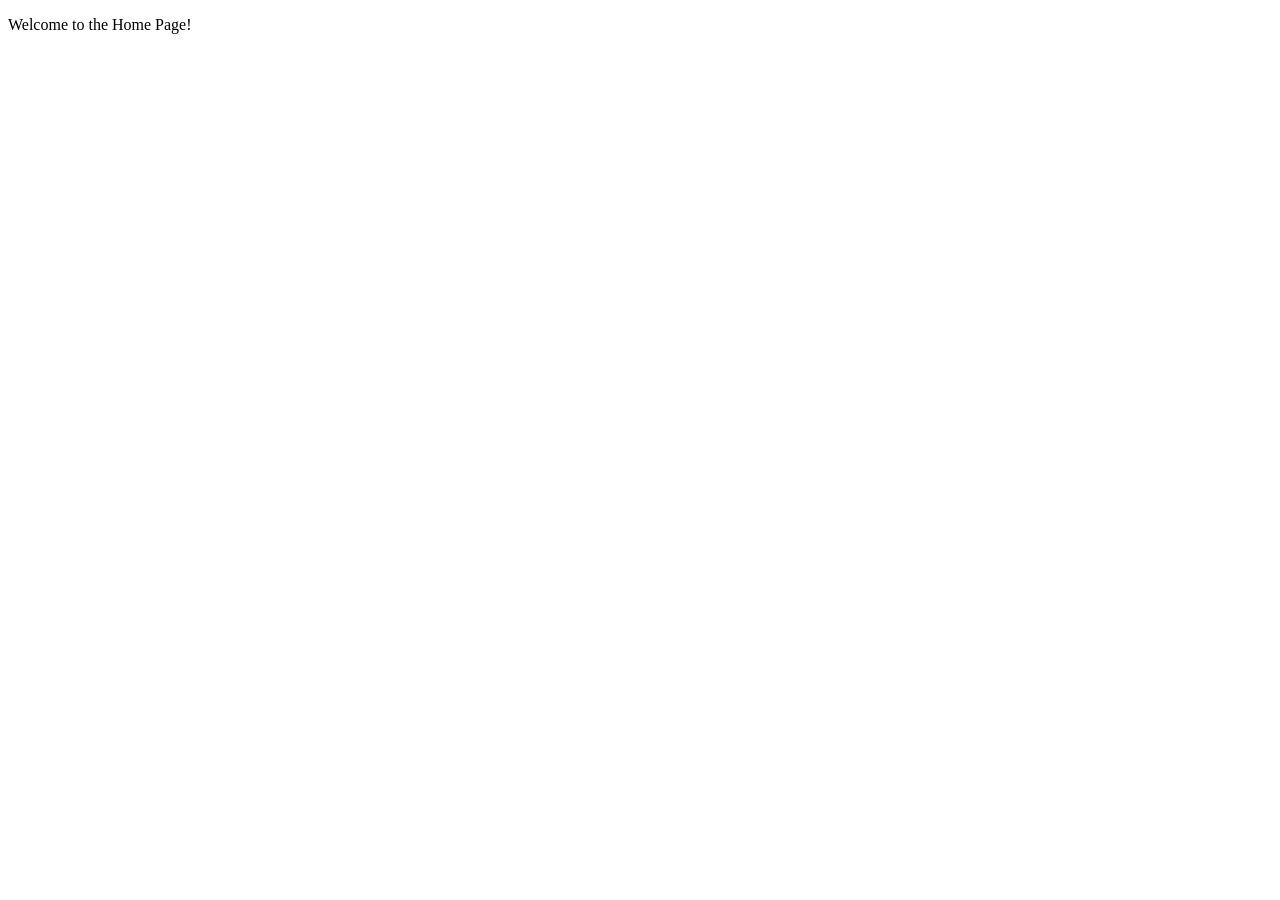
==== index.html @ 5d70ef25 "Últimos cambios primera entrega" ====
<!DOCTYPE html>
<html lang="en">
<head>
    <meta charset="UTF-8">
    <meta name="viewport" content="width=device-width, initial-scale=1.0">
    <title>Home</title>
</head>
<body>
    <p>Welcome to the Home Page!</p>
</body>
</html>
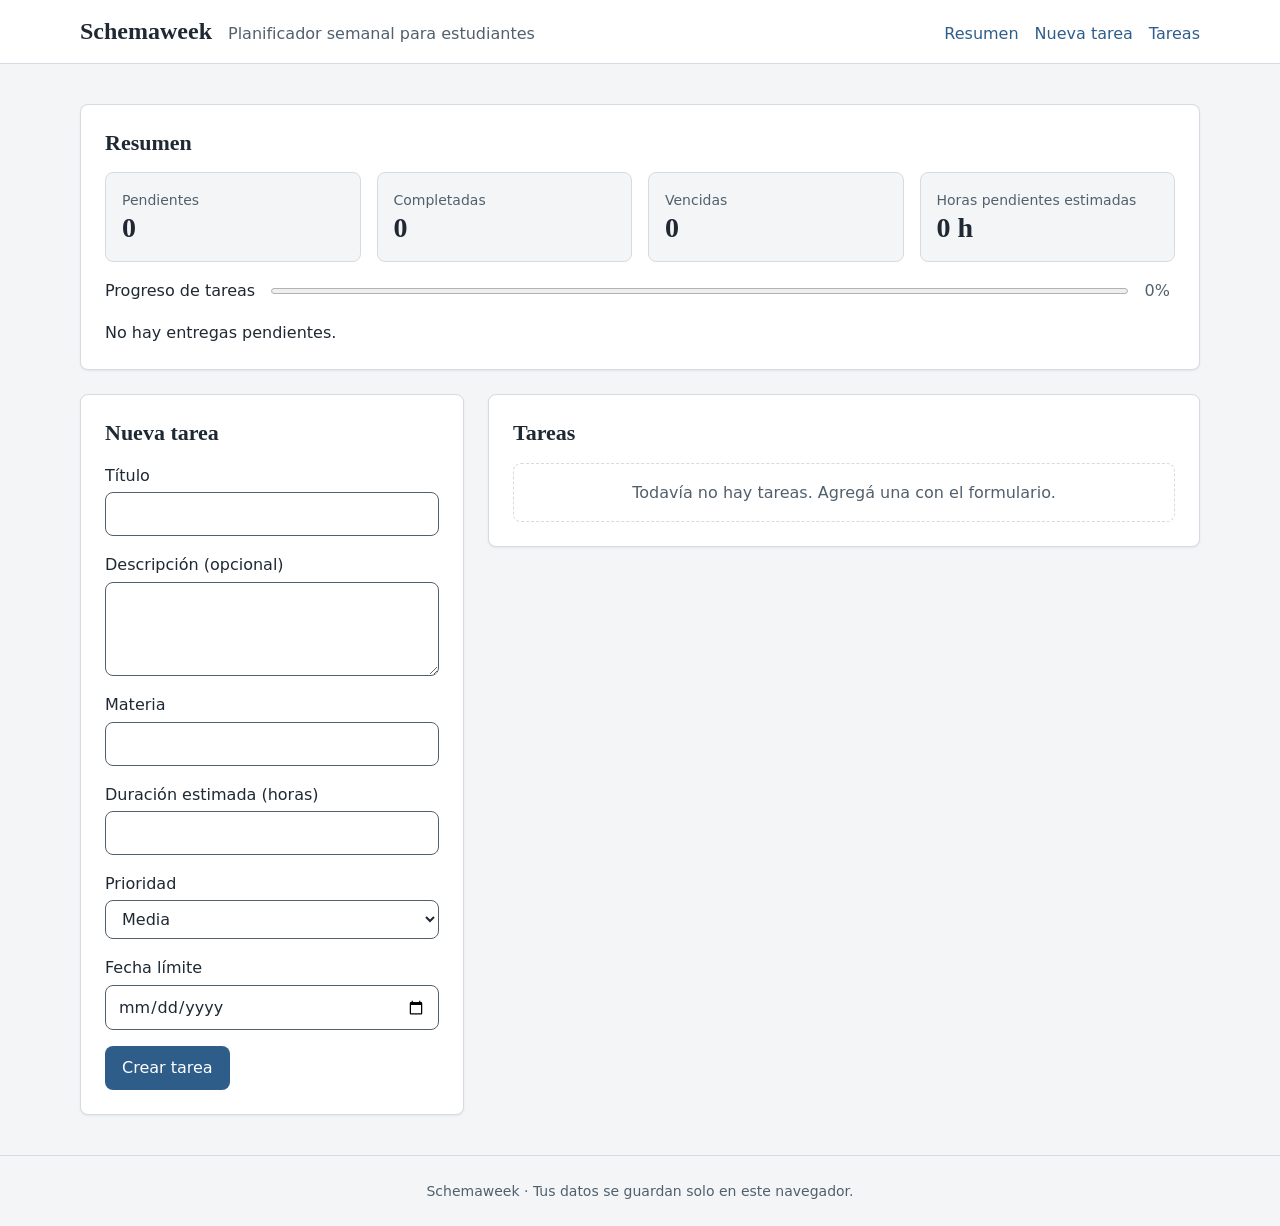
==== commit d91c51b1: "Migración de archivos al nuevo repositorio" ====
--- a/index.html
+++ b/index.html
@@ -1,11 +1,140 @@
 <!DOCTYPE html>
-<html lang="en">
+<html lang="es">
 <head>
-    <meta charset="UTF-8">
-    <meta name="viewport" content="width=device-width, initial-scale=1.0">
-    <title>Home</title>
+  <meta charset="UTF-8">
+  <meta name="viewport" content="width=device-width, initial-scale=1.0">
+  <title>Schemaweek · Planificador semanal para estudiantes</title>
+  <meta name="description" content="Planificador semanal para estudiantes: organizá materias, tareas y fechas de entrega en un solo lugar.">
+  <link rel="icon" href="favicon.svg" type="image/svg+xml">
+  <link rel="stylesheet" href="docs/css/base.css">
+  <link rel="stylesheet" href="docs/css/layout.css">
+  <link rel="stylesheet" href="docs/css/components.css">
+  <script src="docs/js/script.js" defer></script>
 </head>
 <body>
-    <p>Welcome to the Home Page!</p>
+  <a class="skip-link" href="#content">Ir al contenido</a>
+
+  <header class="site-header">
+    <div class="container site-header__inner">
+      <h1 class="brand">Schemaweek</h1>
+      <p class="brand__tagline">Planificador semanal para estudiantes</p>
+      <nav class="site-nav" aria-label="Secciones de la página">
+        <ul class="site-nav__list">
+          <li><a class="site-nav__link" href="#summary">Resumen</a></li>
+          <li><a class="site-nav__link" href="#new-task">Nueva tarea</a></li>
+          <li><a class="site-nav__link" href="#tasks">Tareas</a></li>
+        </ul>
+      </nav>
+    </div>
+  </header>
+
+  <main id="content" class="container page">
+    <p class="notice notice--warning page__full" id="storage-warning" role="alert" hidden>No se pudo guardar en este navegador. Los cambios se perderán al cerrar o recargar la página.</p>
+
+    <section id="summary" class="panel page__full" aria-labelledby="summary-title">
+      <h2 class="panel__title" id="summary-title">Resumen</h2>
+      <dl class="stats">
+        <div class="stat">
+          <dt class="stat__label">Pendientes</dt>
+          <dd class="stat__value" id="stat-pending">0</dd>
+        </div>
+        <div class="stat">
+          <dt class="stat__label">Completadas</dt>
+          <dd class="stat__value" id="stat-completed">0</dd>
+        </div>
+        <div class="stat">
+          <dt class="stat__label">Vencidas</dt>
+          <dd class="stat__value" id="stat-overdue">0</dd>
+        </div>
+        <div class="stat">
+          <dt class="stat__label">Horas pendientes estimadas</dt>
+          <dd class="stat__value" id="stat-hours">0 h</dd>
+        </div>
+      </dl>
+      <div class="progress">
+        <label class="progress__label" for="progress">Progreso de tareas</label>
+        <progress class="progress__bar" id="progress" max="100" value="0"></progress>
+        <span class="progress__text" id="progress-text">0%</span>
+      </div>
+      <p class="next-due" id="next-due">No hay entregas pendientes.</p>
+    </section>
+
+    <section id="new-task" class="panel" aria-labelledby="new-task-title">
+      <h2 class="panel__title" id="new-task-title">Nueva tarea</h2>
+      <form class="form" id="task-form">
+        <div class="form__field form__field--full">
+          <label class="form__label" for="title">Título</label>
+          <input class="form__control" type="text" id="title" name="title" maxlength="100" required>
+        </div>
+        <div class="form__field form__field--full">
+          <label class="form__label" for="description">Descripción (opcional)</label>
+          <textarea class="form__control" id="description" name="description" rows="3" maxlength="300"></textarea>
+        </div>
+        <div class="form__field">
+          <label class="form__label" for="subject">Materia</label>
+          <input class="form__control" type="text" id="subject" name="subject" maxlength="60" list="subject-options" autocomplete="off" required>
+          <datalist id="subject-options"></datalist>
+        </div>
+        <div class="form__field">
+          <label class="form__label" for="duration">Duración estimada (horas)</label>
+          <input class="form__control" type="number" id="duration" name="duration" min="0.5" max="40" step="0.5" required>
+        </div>
+        <div class="form__field">
+          <label class="form__label" for="priority">Prioridad</label>
+          <select class="form__control" id="priority" name="priority" required>
+            <option value="high">Alta</option>
+            <option value="medium" selected>Media</option>
+            <option value="low">Baja</option>
+          </select>
+        </div>
+        <div class="form__field">
+          <label class="form__label" for="due-date">Fecha límite</label>
+          <input class="form__control" type="date" id="due-date" name="dueDate" required>
+        </div>
+        <div class="form__actions">
+          <button class="btn btn--primary" type="submit">Crear tarea</button>
+          <p class="form__status" id="form-status" role="status"></p>
+        </div>
+      </form>
+    </section>
+
+    <section id="tasks" class="panel" aria-labelledby="tasks-title">
+      <h2 class="panel__title" id="tasks-title" tabindex="-1">Tareas</h2>
+      <div class="notice notice--spaced" id="undo-notice" role="status" hidden>
+        <p id="undo-message"></p>
+        <button class="btn btn--secondary" id="undo-button" type="button">Deshacer</button>
+      </div>
+      <p class="empty-state" id="empty-state">Todavía no hay tareas. Agregá una con el formulario.</p>
+      <ul class="task-list" id="task-list"></ul>
+    </section>
+  </main>
+
+  <footer class="site-footer">
+    <p>Schemaweek · Tus datos se guardan solo en este navegador.</p>
+  </footer>
+
+  <p class="visually-hidden" id="announcer" role="status"></p>
+
+  <template id="task-template">
+    <li class="task">
+      <label class="task__toggle">
+        <input class="task__check" type="checkbox">
+        <span class="visually-hidden task__toggle-text"></span>
+      </label>
+      <div class="task__body">
+        <h3 class="task__title"></h3>
+        <ul class="task__meta">
+          <li class="task__subject"></li>
+          <li class="task__duration"></li>
+          <li class="badge task__priority"></li>
+          <li class="badge badge--overdue task__overdue" hidden>Vencida</li>
+          <li class="badge badge--today task__today" hidden>Vence hoy</li>
+          <li><time class="task__due"></time></li>
+        </ul>
+        <p class="task__description"></p>
+      </div>
+      <button class="btn btn--danger task__delete" type="button">Eliminar</button>
+    </li>
+  </template>
 </body>
-</html>+</html>
--- a/docs/css/base.css
+++ b/docs/css/base.css
@@ -0,0 +1,140 @@
+:root {
+  --color-bg: #f4f5f7;
+  --color-surface: #ffffff;
+  --color-text: #1f2933;
+  --color-text-muted: #52606d;
+  --color-border: #d5dbe3;
+  --color-accent: #2f5d8a;
+  --color-accent-hover: #254b70;
+  --color-accent-soft: #e3ebf4;
+  --color-danger: #8a2f2f;
+  --color-priority-high-bg: #f7e6e6;
+  --color-priority-high-text: #7a2626;
+  --color-priority-medium-bg: #f6efd9;
+  --color-priority-medium-text: #6b4f0f;
+  --color-priority-low-bg: #e4f1e8;
+  --color-priority-low-text: #25613f;
+  --font-body: system-ui, -apple-system, 'Segoe UI', Roboto, sans-serif;
+  --font-heading: Georgia, 'Times New Roman', serif;
+  --font-size-xs: 0.8125rem;
+  --font-size-sm: 0.875rem;
+  --font-size-base: 1rem;
+  --font-size-md: 1.0625rem;
+  --font-size-lg: 1.125rem;
+  --font-size-xl: 1.375rem;
+  --font-size-2xl: 1.5rem;
+  --font-size-3xl: 1.75rem;
+  --space-1: 0.25rem;
+  --space-2: 0.5rem;
+  --space-3: 1rem;
+  --space-4: 1.5rem;
+  --space-5: 2.5rem;
+  --radius: 0.5rem;
+  --shadow: 0 1px 2px rgba(31, 41, 51, 0.08);
+  --container-width: 72rem;
+  --aside-width: 24rem;
+  --size-control: 1.5rem;
+  --control-padding-inline: 0.75rem;
+  --progress-height: 0.75rem;
+  --progress-min-width: 10rem;
+  --skip-link-offset: -4rem;
+  --transition: 0.15s ease;
+}
+
+*,
+*::before,
+*::after {
+  box-sizing: border-box;
+}
+
+/* Mayor especificidad que cualquier clase de componente, sin depender del orden de carga. */
+:root [hidden] {
+  display: none;
+}
+
+body {
+  margin: 0;
+  font-family: var(--font-body);
+  font-size: var(--font-size-base);
+  line-height: 1.6;
+  color: var(--color-text);
+  background: var(--color-bg);
+}
+
+h1,
+h2,
+h3 {
+  margin: 0;
+  font-family: var(--font-heading);
+  line-height: 1.25;
+}
+
+h1 {
+  font-size: var(--font-size-3xl);
+}
+
+h2 {
+  font-size: var(--font-size-xl);
+}
+
+h3 {
+  font-size: var(--font-size-lg);
+}
+
+p,
+dl,
+dd,
+ul {
+  margin: 0;
+}
+
+ul {
+  padding: 0;
+  list-style: none;
+}
+
+a {
+  color: var(--color-accent);
+}
+
+a:hover {
+  color: var(--color-accent-hover);
+}
+
+:focus-visible {
+  outline: 3px solid var(--color-accent);
+  outline-offset: 2px;
+}
+
+.skip-link {
+  position: absolute;
+  top: var(--skip-link-offset);
+  left: var(--space-3);
+  padding: var(--space-2) var(--space-3);
+  border-radius: var(--radius);
+  color: var(--color-surface);
+  background: var(--color-accent);
+}
+
+.skip-link:focus {
+  top: var(--space-2);
+  outline-color: var(--color-text);
+}
+
+.visually-hidden {
+  position: absolute;
+  width: 1px;
+  height: 1px;
+  margin: -1px;
+  padding: 0;
+  border: 0;
+  overflow: hidden;
+  clip-path: inset(50%);
+  white-space: nowrap;
+}
+
+@media (prefers-reduced-motion: reduce) {
+  * {
+    transition: none;
+  }
+}
--- a/docs/css/layout.css
+++ b/docs/css/layout.css
@@ -0,0 +1,99 @@
+.container {
+  width: 100%;
+  max-width: var(--container-width);
+  margin-inline: auto;
+  padding-inline: var(--space-3);
+}
+
+.site-header {
+  border-bottom: 1px solid var(--color-border);
+  background: var(--color-surface);
+}
+
+.site-header__inner {
+  display: flex;
+  flex-wrap: wrap;
+  align-items: baseline;
+  gap: var(--space-2) var(--space-3);
+  padding-block: var(--space-3);
+}
+
+.brand {
+  font-size: var(--font-size-2xl);
+}
+
+.brand__tagline {
+  color: var(--color-text-muted);
+}
+
+.site-nav {
+  width: 100%;
+}
+
+.site-nav__list {
+  display: flex;
+  flex-wrap: wrap;
+  gap: var(--space-2) var(--space-3);
+}
+
+.site-nav__link {
+  font-weight: 500;
+  text-decoration: none;
+}
+
+.site-nav__link:hover {
+  text-decoration: underline;
+}
+
+.page {
+  display: grid;
+  grid-template-columns: minmax(0, 1fr);
+  gap: var(--space-4);
+  padding-block: var(--space-4);
+}
+
+.page__full {
+  grid-column: 1 / -1;
+}
+
+.panel {
+  padding: var(--space-3);
+  border: 1px solid var(--color-border);
+  border-radius: var(--radius);
+  background: var(--color-surface);
+  box-shadow: var(--shadow);
+}
+
+.panel__title {
+  margin-bottom: var(--space-3);
+}
+
+.site-footer {
+  padding: var(--space-4) var(--space-3);
+  border-top: 1px solid var(--color-border);
+  font-size: var(--font-size-sm);
+  color: var(--color-text-muted);
+  text-align: center;
+}
+
+@media (min-width: 48rem) {
+  .site-nav {
+    width: auto;
+    margin-inline-start: auto;
+  }
+
+  .page {
+    padding-block: var(--space-5);
+  }
+
+  .panel {
+    padding: var(--space-4);
+  }
+}
+
+@media (min-width: 64rem) {
+  .page {
+    grid-template-columns: minmax(0, var(--aside-width)) minmax(0, 1fr);
+    align-items: start;
+  }
+}
--- a/docs/css/components.css
+++ b/docs/css/components.css
@@ -0,0 +1,324 @@
+.stats {
+  display: grid;
+  grid-template-columns: repeat(2, 1fr);
+  gap: var(--space-3);
+}
+
+.stat {
+  padding: var(--space-3);
+  border: 1px solid var(--color-border);
+  border-radius: var(--radius);
+  background: var(--color-bg);
+}
+
+.stat--alert {
+  border-color: var(--color-danger);
+}
+
+.stat--alert .stat__value {
+  color: var(--color-danger);
+}
+
+.stat__label {
+  font-size: var(--font-size-sm);
+  color: var(--color-text-muted);
+}
+
+.stat__value {
+  font-family: var(--font-heading);
+  font-size: var(--font-size-3xl);
+  font-weight: 700;
+  line-height: 1.2;
+}
+
+.progress {
+  display: flex;
+  flex-wrap: wrap;
+  align-items: center;
+  gap: var(--space-2) var(--space-3);
+  margin-top: var(--space-3);
+}
+
+.progress__label {
+  font-weight: 500;
+}
+
+.progress__bar {
+  flex: 1 1 var(--progress-min-width);
+  height: var(--progress-height);
+  accent-color: var(--color-accent);
+}
+
+.progress__text {
+  min-width: 3ch;
+  font-variant-numeric: tabular-nums;
+  color: var(--color-text-muted);
+}
+
+.next-due {
+  margin-top: var(--space-3);
+  font-weight: 500;
+}
+
+.notice {
+  display: flex;
+  flex-wrap: wrap;
+  align-items: center;
+  justify-content: space-between;
+  gap: var(--space-2) var(--space-3);
+  padding: var(--space-2) var(--space-3);
+  border: 1px solid var(--color-border);
+  border-radius: var(--radius);
+  background: var(--color-bg);
+}
+
+.notice--spaced {
+  margin-bottom: var(--space-3);
+}
+
+.notice--warning {
+  border-color: var(--color-priority-medium-text);
+  color: var(--color-priority-medium-text);
+  background: var(--color-priority-medium-bg);
+}
+
+.form {
+  display: grid;
+  grid-template-columns: 1fr;
+  gap: var(--space-3);
+}
+
+.form__field {
+  display: flex;
+  flex-direction: column;
+  gap: var(--space-1);
+  min-width: 0;
+}
+
+.form__label {
+  font-weight: 500;
+}
+
+.form__control {
+  width: 100%;
+  padding: var(--space-2) var(--control-padding-inline);
+  border: 1px solid var(--color-text-muted);
+  border-radius: var(--radius);
+  font: inherit;
+  color: inherit;
+  background: var(--color-surface);
+}
+
+textarea.form__control {
+  resize: vertical;
+}
+
+.form__actions {
+  display: flex;
+  flex-wrap: wrap;
+  align-items: center;
+  gap: var(--space-2) var(--space-3);
+}
+
+.form__status {
+  font-weight: 500;
+  color: var(--color-priority-low-text);
+}
+
+.btn {
+  padding: var(--space-2) var(--space-3);
+  border: 1px solid transparent;
+  border-radius: var(--radius);
+  font: inherit;
+  font-weight: 500;
+  cursor: pointer;
+  transition: background-color var(--transition), color var(--transition);
+}
+
+.btn--primary {
+  color: var(--color-surface);
+  background: var(--color-accent);
+}
+
+.btn--primary:hover {
+  background: var(--color-accent-hover);
+}
+
+.btn--secondary {
+  border-color: var(--color-accent);
+  color: var(--color-accent);
+  background: transparent;
+}
+
+.btn--secondary:hover {
+  color: var(--color-surface);
+  background: var(--color-accent);
+}
+
+.btn--danger {
+  border-color: var(--color-danger);
+  color: var(--color-danger);
+  background: transparent;
+}
+
+.btn--danger:hover {
+  color: var(--color-surface);
+  background: var(--color-danger);
+}
+
+.badge {
+  display: inline-block;
+  padding: 0 var(--space-2);
+  border-radius: var(--radius);
+  font-size: var(--font-size-xs);
+  font-weight: 600;
+  line-height: 1.6;
+}
+
+.badge--high {
+  color: var(--color-priority-high-text);
+  background: var(--color-priority-high-bg);
+}
+
+.badge--medium {
+  color: var(--color-priority-medium-text);
+  background: var(--color-priority-medium-bg);
+}
+
+.badge--low {
+  color: var(--color-priority-low-text);
+  background: var(--color-priority-low-bg);
+}
+
+.badge--overdue {
+  color: var(--color-surface);
+  background: var(--color-danger);
+}
+
+.badge--today {
+  color: var(--color-accent);
+  background: var(--color-accent-soft);
+}
+
+.empty-state {
+  padding: var(--space-3);
+  border: 1px dashed var(--color-border);
+  border-radius: var(--radius);
+  color: var(--color-text-muted);
+  text-align: center;
+}
+
+.task-list {
+  display: flex;
+  flex-direction: column;
+  gap: var(--space-3);
+}
+
+.task {
+  display: grid;
+  grid-template-columns: auto 1fr;
+  align-items: start;
+  gap: var(--space-2) var(--space-3);
+  padding: var(--space-3);
+  border: 1px solid var(--color-border);
+  border-left: 4px solid var(--color-border);
+  border-radius: var(--radius);
+  background: var(--color-surface);
+}
+
+.task--overdue {
+  border-left-color: var(--color-danger);
+}
+
+.task__toggle {
+  display: flex;
+  align-items: center;
+  justify-content: center;
+}
+
+.task__check {
+  width: var(--size-control);
+  height: var(--size-control);
+  margin: 0;
+  accent-color: var(--color-accent);
+  cursor: pointer;
+}
+
+.task__body {
+  min-width: 0;
+}
+
+.task__title {
+  font-size: var(--font-size-md);
+  overflow-wrap: anywhere;
+}
+
+.task__meta {
+  display: flex;
+  flex-wrap: wrap;
+  align-items: center;
+  gap: var(--space-1) var(--space-3);
+  margin-top: var(--space-1);
+  font-size: var(--font-size-sm);
+  color: var(--color-text-muted);
+}
+
+.task__subject {
+  font-weight: 500;
+  color: var(--color-text);
+  overflow-wrap: anywhere;
+}
+
+.task__duration,
+.task__due {
+  font-variant-numeric: tabular-nums;
+}
+
+.task__description {
+  margin-top: var(--space-2);
+  overflow-wrap: anywhere;
+}
+
+.task__delete {
+  grid-column: 2;
+  justify-self: start;
+}
+
+.task--completed .task__title {
+  text-decoration: line-through;
+}
+
+.task--completed .task__title,
+.task--completed .task__description {
+  color: var(--color-text-muted);
+}
+
+@media (min-width: 48rem) {
+  .stats {
+    grid-template-columns: repeat(4, 1fr);
+  }
+
+  .form {
+    grid-template-columns: repeat(2, 1fr);
+  }
+
+  .form__field--full,
+  .form__actions {
+    grid-column: 1 / -1;
+  }
+
+  .task {
+    grid-template-columns: auto 1fr auto;
+  }
+
+  .task__delete {
+    grid-column: 3;
+    justify-self: end;
+  }
+}
+
+@media (min-width: 64rem) {
+  .form {
+    grid-template-columns: 1fr;
+  }
+}
